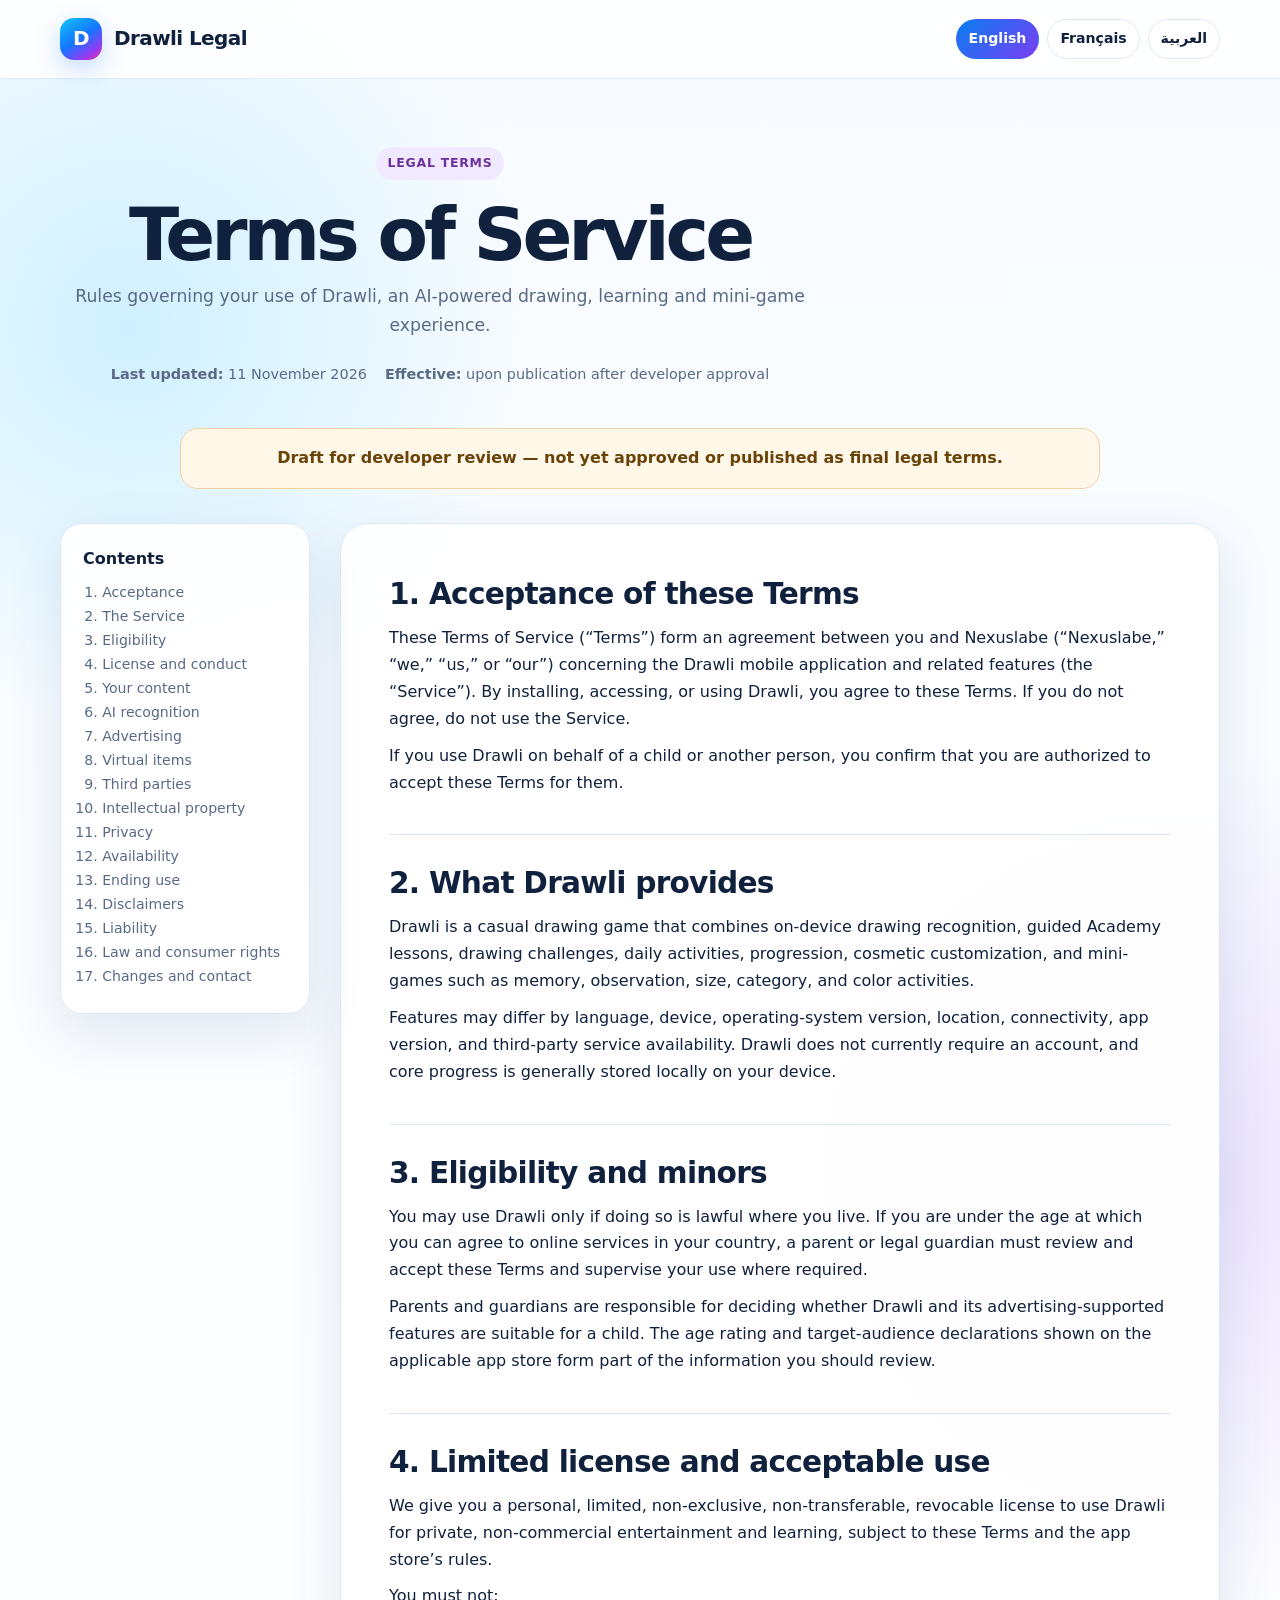
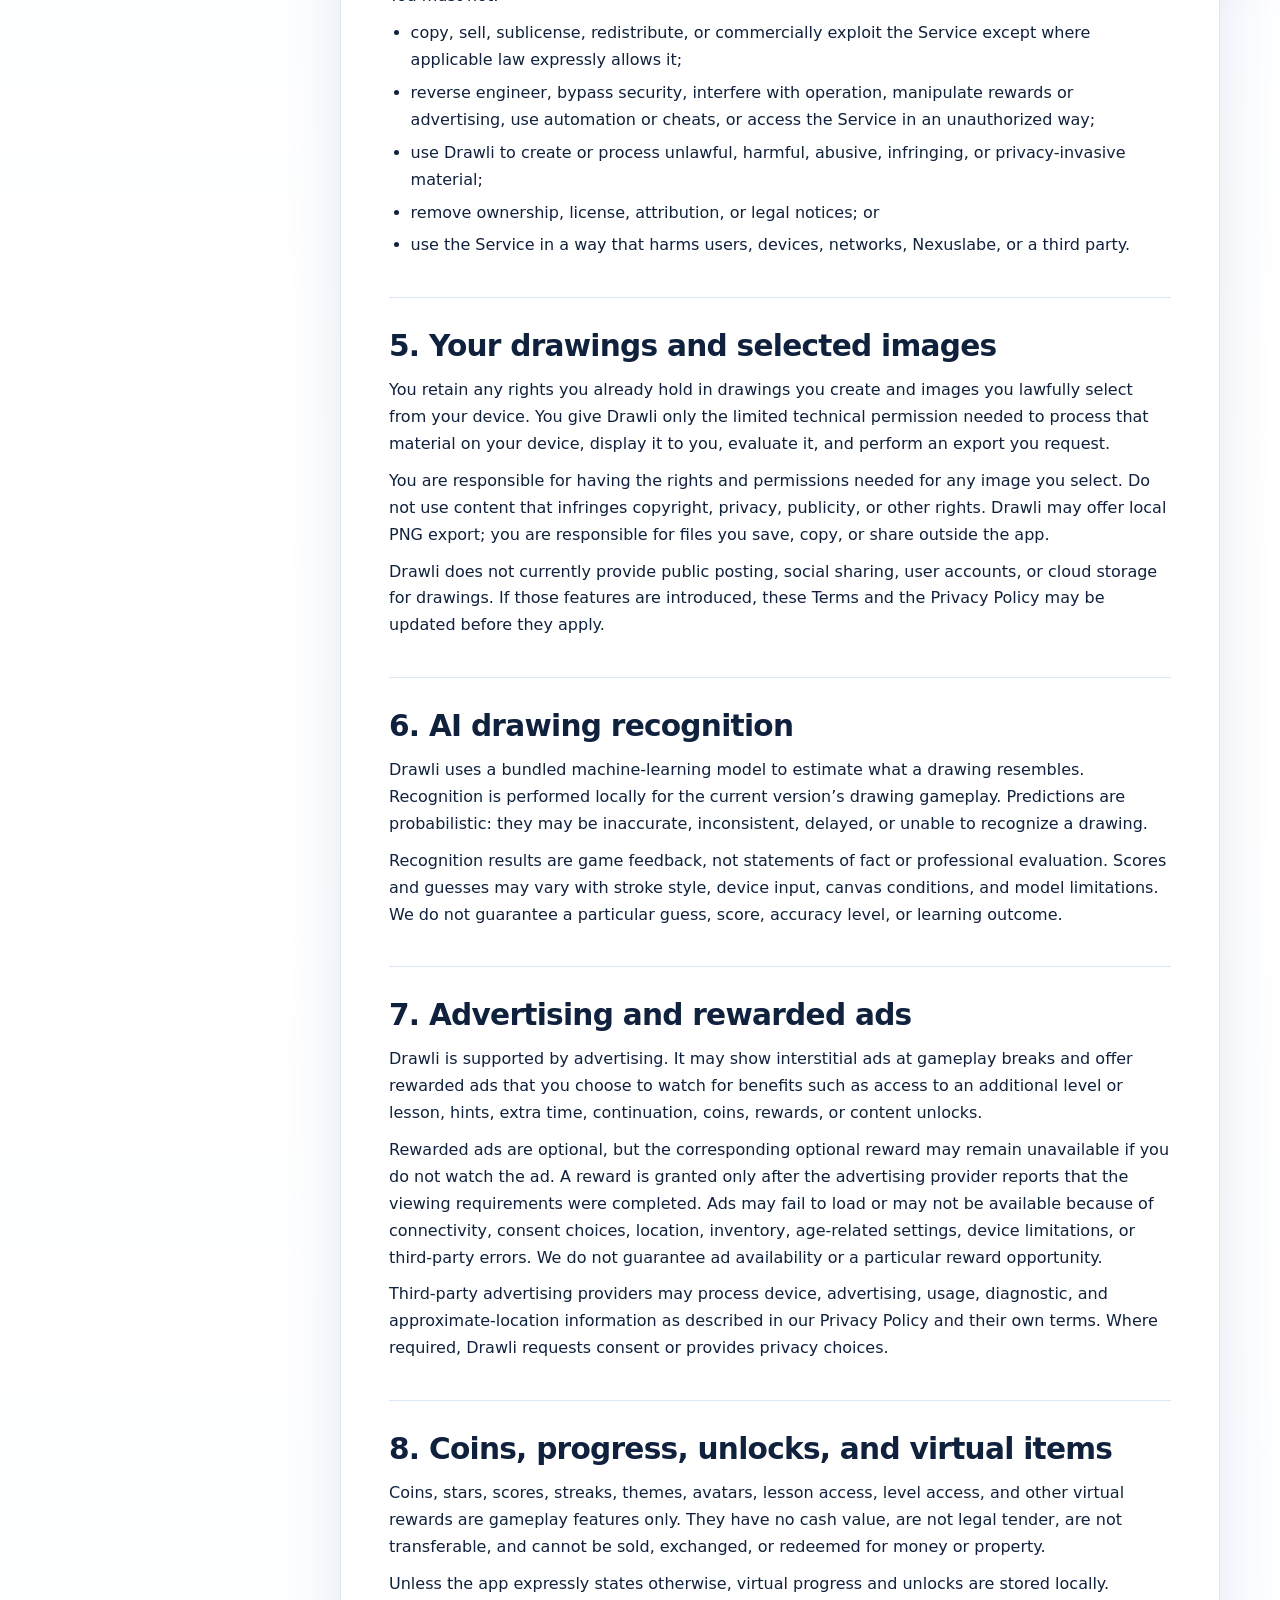
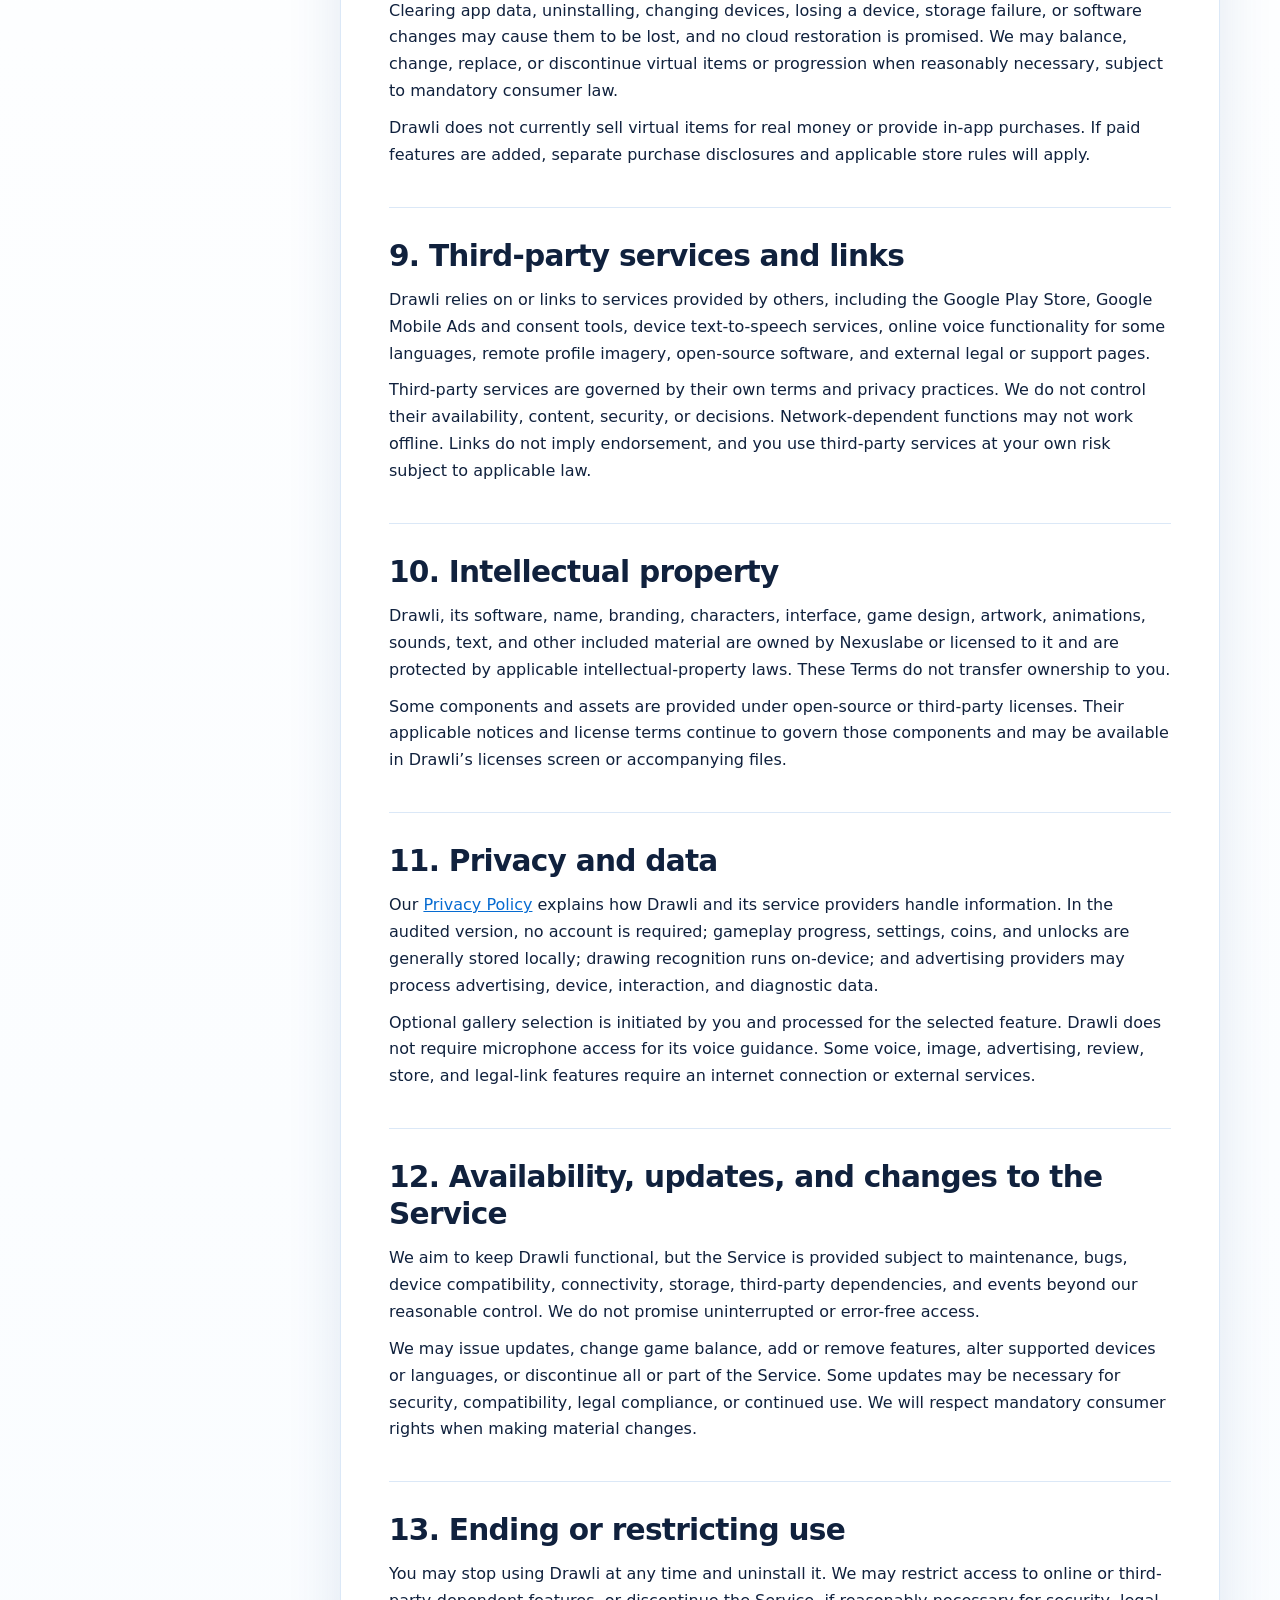
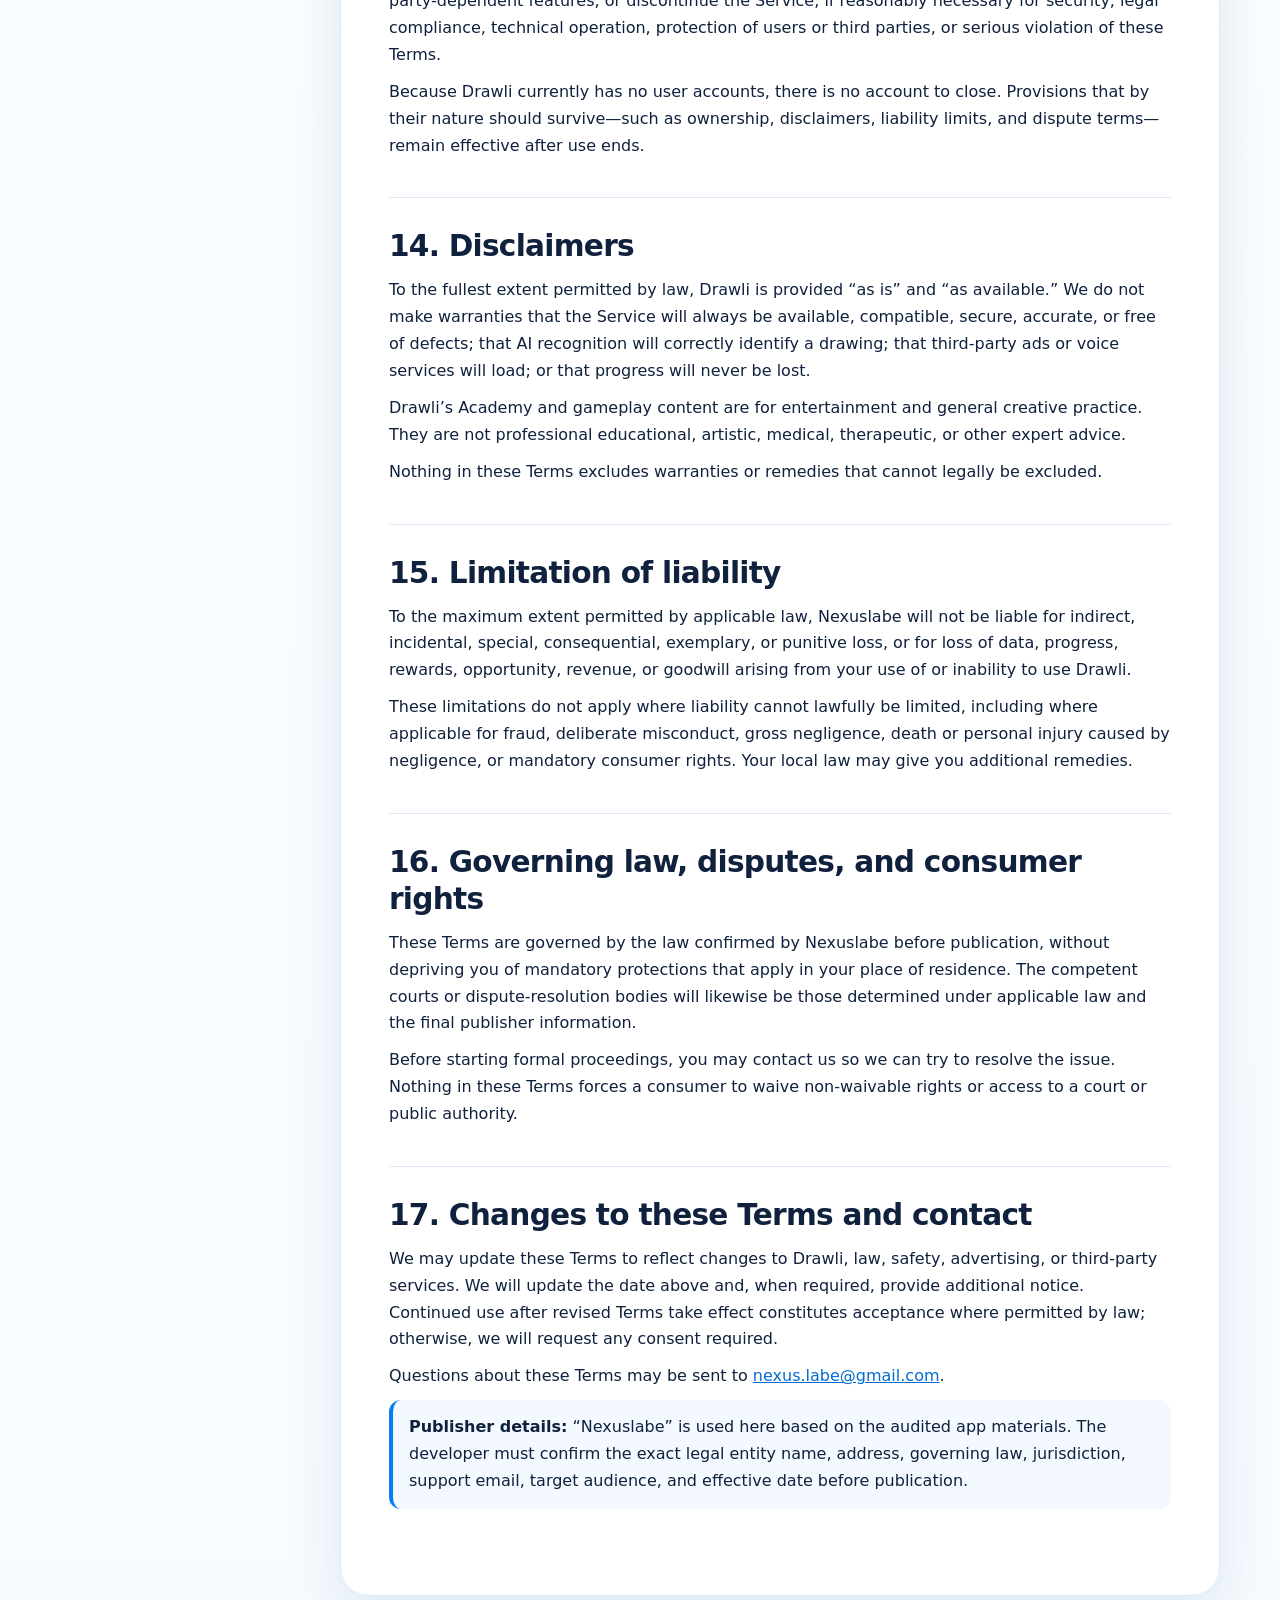
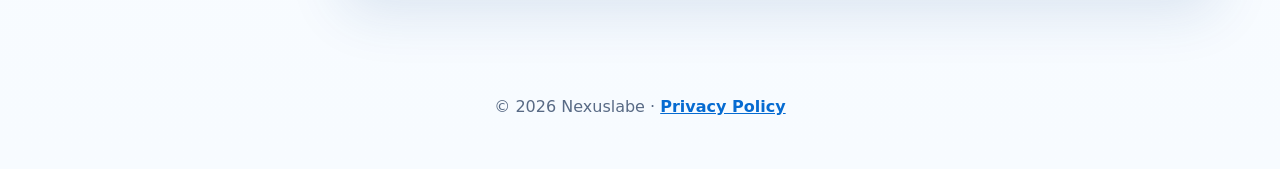
==== terms/index.html @ 0cee1b6f "Add files via upload" ====
<!doctype html>
<html lang="en">
<head>
  <meta charset="utf-8">
  <meta name="viewport" content="width=device-width, initial-scale=1">
  <meta name="description" content="Terms of Service for Drawli, the AI drawing game by Nexuslabe.">
  <title>Terms of Service — Drawli</title>
  <link rel="stylesheet" href="style.css">
</head>
<body>
  <header class="site-header"><div class="header-inner">
    <a class="brand" href="./"><span class="brand-mark" aria-hidden="true">D</span><span>Drawli Legal</span></a>
    <nav class="language-nav" aria-label="Language"><a href="./" aria-current="page">English</a><a href="fr/">Français</a><a href="ar/" lang="ar" dir="rtl">العربية</a></nav>
  </div></header>
  <main>
    <div class="hero header-inner"><div><span class="eyebrow">Legal terms</span><h1>Terms of Service</h1><p>Rules governing your use of Drawli, an AI-powered drawing, learning and mini-game experience.</p><div class="dates"><span><strong>Last updated:</strong> 11 November 2026</span><span><strong>Effective:</strong> upon publication after developer approval</span></div></div></div>
    <div class="draft-banner">Draft for developer review — not yet approved or published as final legal terms.</div>
    <div class="page-shell">
      <nav class="toc" aria-label="Contents"><strong>Contents</strong><ol>
        <li><a href="#acceptance">Acceptance</a></li><li><a href="#service">The Service</a></li><li><a href="#eligibility">Eligibility</a></li><li><a href="#license">License and conduct</a></li><li><a href="#content">Your content</a></li><li><a href="#ai">AI recognition</a></li><li><a href="#ads">Advertising</a></li><li><a href="#rewards">Virtual items</a></li><li><a href="#third-parties">Third parties</a></li><li><a href="#ip">Intellectual property</a></li><li><a href="#privacy">Privacy</a></li><li><a href="#availability">Availability</a></li><li><a href="#ending">Ending use</a></li><li><a href="#disclaimers">Disclaimers</a></li><li><a href="#liability">Liability</a></li><li><a href="#law">Law and consumer rights</a></li><li><a href="#changes">Changes and contact</a></li>
      </ol></nav>
      <article class="terms">
        <section id="acceptance"><h2>1. Acceptance of these Terms</h2><p>These Terms of Service (“Terms”) form an agreement between you and Nexuslabe (“Nexuslabe,” “we,” “us,” or “our”) concerning the Drawli mobile application and related features (the “Service”). By installing, accessing, or using Drawli, you agree to these Terms. If you do not agree, do not use the Service.</p><p>If you use Drawli on behalf of a child or another person, you confirm that you are authorized to accept these Terms for them.</p></section>

        <section id="service"><h2>2. What Drawli provides</h2><p>Drawli is a casual drawing game that combines on-device drawing recognition, guided Academy lessons, drawing challenges, daily activities, progression, cosmetic customization, and mini-games such as memory, observation, size, category, and color activities.</p><p>Features may differ by language, device, operating-system version, location, connectivity, app version, and third-party service availability. Drawli does not currently require an account, and core progress is generally stored locally on your device.</p></section>

        <section id="eligibility"><h2>3. Eligibility and minors</h2><p>You may use Drawli only if doing so is lawful where you live. If you are under the age at which you can agree to online services in your country, a parent or legal guardian must review and accept these Terms and supervise your use where required.</p><p>Parents and guardians are responsible for deciding whether Drawli and its advertising-supported features are suitable for a child. The age rating and target-audience declarations shown on the applicable app store form part of the information you should review.</p></section>

        <section id="license"><h2>4. Limited license and acceptable use</h2><p>We give you a personal, limited, non-exclusive, non-transferable, revocable license to use Drawli for private, non-commercial entertainment and learning, subject to these Terms and the app store’s rules.</p><p>You must not:</p><ul><li>copy, sell, sublicense, redistribute, or commercially exploit the Service except where applicable law expressly allows it;</li><li>reverse engineer, bypass security, interfere with operation, manipulate rewards or advertising, use automation or cheats, or access the Service in an unauthorized way;</li><li>use Drawli to create or process unlawful, harmful, abusive, infringing, or privacy-invasive material;</li><li>remove ownership, license, attribution, or legal notices; or</li><li>use the Service in a way that harms users, devices, networks, Nexuslabe, or a third party.</li></ul></section>

        <section id="content"><h2>5. Your drawings and selected images</h2><p>You retain any rights you already hold in drawings you create and images you lawfully select from your device. You give Drawli only the limited technical permission needed to process that material on your device, display it to you, evaluate it, and perform an export you request.</p><p>You are responsible for having the rights and permissions needed for any image you select. Do not use content that infringes copyright, privacy, publicity, or other rights. Drawli may offer local PNG export; you are responsible for files you save, copy, or share outside the app.</p><p>Drawli does not currently provide public posting, social sharing, user accounts, or cloud storage for drawings. If those features are introduced, these Terms and the Privacy Policy may be updated before they apply.</p></section>

        <section id="ai"><h2>6. AI drawing recognition</h2><p>Drawli uses a bundled machine-learning model to estimate what a drawing resembles. Recognition is performed locally for the current version’s drawing gameplay. Predictions are probabilistic: they may be inaccurate, inconsistent, delayed, or unable to recognize a drawing.</p><p>Recognition results are game feedback, not statements of fact or professional evaluation. Scores and guesses may vary with stroke style, device input, canvas conditions, and model limitations. We do not guarantee a particular guess, score, accuracy level, or learning outcome.</p></section>

        <section id="ads"><h2>7. Advertising and rewarded ads</h2><p>Drawli is supported by advertising. It may show interstitial ads at gameplay breaks and offer rewarded ads that you choose to watch for benefits such as access to an additional level or lesson, hints, extra time, continuation, coins, rewards, or content unlocks.</p><p>Rewarded ads are optional, but the corresponding optional reward may remain unavailable if you do not watch the ad. A reward is granted only after the advertising provider reports that the viewing requirements were completed. Ads may fail to load or may not be available because of connectivity, consent choices, location, inventory, age-related settings, device limitations, or third-party errors. We do not guarantee ad availability or a particular reward opportunity.</p><p>Third-party advertising providers may process device, advertising, usage, diagnostic, and approximate-location information as described in our Privacy Policy and their own terms. Where required, Drawli requests consent or provides privacy choices.</p></section>

        <section id="rewards"><h2>8. Coins, progress, unlocks, and virtual items</h2><p>Coins, stars, scores, streaks, themes, avatars, lesson access, level access, and other virtual rewards are gameplay features only. They have no cash value, are not legal tender, are not transferable, and cannot be sold, exchanged, or redeemed for money or property.</p><p>Unless the app expressly states otherwise, virtual progress and unlocks are stored locally. Clearing app data, uninstalling, changing devices, losing a device, storage failure, or software changes may cause them to be lost, and no cloud restoration is promised. We may balance, change, replace, or discontinue virtual items or progression when reasonably necessary, subject to mandatory consumer law.</p><p>Drawli does not currently sell virtual items for real money or provide in-app purchases. If paid features are added, separate purchase disclosures and applicable store rules will apply.</p></section>

        <section id="third-parties"><h2>9. Third-party services and links</h2><p>Drawli relies on or links to services provided by others, including the Google Play Store, Google Mobile Ads and consent tools, device text-to-speech services, online voice functionality for some languages, remote profile imagery, open-source software, and external legal or support pages.</p><p>Third-party services are governed by their own terms and privacy practices. We do not control their availability, content, security, or decisions. Network-dependent functions may not work offline. Links do not imply endorsement, and you use third-party services at your own risk subject to applicable law.</p></section>

        <section id="ip"><h2>10. Intellectual property</h2><p>Drawli, its software, name, branding, characters, interface, game design, artwork, animations, sounds, text, and other included material are owned by Nexuslabe or licensed to it and are protected by applicable intellectual-property laws. These Terms do not transfer ownership to you.</p><p>Some components and assets are provided under open-source or third-party licenses. Their applicable notices and license terms continue to govern those components and may be available in Drawli’s licenses screen or accompanying files.</p></section>

        <section id="privacy"><h2>11. Privacy and data</h2><p>Our <a href="https://nexuslabe-debug.github.io/drawli-privacy/" rel="noopener">Privacy Policy</a> explains how Drawli and its service providers handle information. In the audited version, no account is required; gameplay progress, settings, coins, and unlocks are generally stored locally; drawing recognition runs on-device; and advertising providers may process advertising, device, interaction, and diagnostic data.</p><p>Optional gallery selection is initiated by you and processed for the selected feature. Drawli does not require microphone access for its voice guidance. Some voice, image, advertising, review, store, and legal-link features require an internet connection or external services.</p></section>

        <section id="availability"><h2>12. Availability, updates, and changes to the Service</h2><p>We aim to keep Drawli functional, but the Service is provided subject to maintenance, bugs, device compatibility, connectivity, storage, third-party dependencies, and events beyond our reasonable control. We do not promise uninterrupted or error-free access.</p><p>We may issue updates, change game balance, add or remove features, alter supported devices or languages, or discontinue all or part of the Service. Some updates may be necessary for security, compatibility, legal compliance, or continued use. We will respect mandatory consumer rights when making material changes.</p></section>

        <section id="ending"><h2>13. Ending or restricting use</h2><p>You may stop using Drawli at any time and uninstall it. We may restrict access to online or third-party-dependent features, or discontinue the Service, if reasonably necessary for security, legal compliance, technical operation, protection of users or third parties, or serious violation of these Terms.</p><p>Because Drawli currently has no user accounts, there is no account to close. Provisions that by their nature should survive—such as ownership, disclaimers, liability limits, and dispute terms—remain effective after use ends.</p></section>

        <section id="disclaimers"><h2>14. Disclaimers</h2><p>To the fullest extent permitted by law, Drawli is provided “as is” and “as available.” We do not make warranties that the Service will always be available, compatible, secure, accurate, or free of defects; that AI recognition will correctly identify a drawing; that third-party ads or voice services will load; or that progress will never be lost.</p><p>Drawli’s Academy and gameplay content are for entertainment and general creative practice. They are not professional educational, artistic, medical, therapeutic, or other expert advice.</p><p>Nothing in these Terms excludes warranties or remedies that cannot legally be excluded.</p></section>

        <section id="liability"><h2>15. Limitation of liability</h2><p>To the maximum extent permitted by applicable law, Nexuslabe will not be liable for indirect, incidental, special, consequential, exemplary, or punitive loss, or for loss of data, progress, rewards, opportunity, revenue, or goodwill arising from your use of or inability to use Drawli.</p><p>These limitations do not apply where liability cannot lawfully be limited, including where applicable for fraud, deliberate misconduct, gross negligence, death or personal injury caused by negligence, or mandatory consumer rights. Your local law may give you additional remedies.</p></section>

        <section id="law"><h2>16. Governing law, disputes, and consumer rights</h2><p>These Terms are governed by the law confirmed by Nexuslabe before publication, without depriving you of mandatory protections that apply in your place of residence. The competent courts or dispute-resolution bodies will likewise be those determined under applicable law and the final publisher information.</p><p>Before starting formal proceedings, you may contact us so we can try to resolve the issue. Nothing in these Terms forces a consumer to waive non-waivable rights or access to a court or public authority.</p></section>

        <section id="changes"><h2>17. Changes to these Terms and contact</h2><p>We may update these Terms to reflect changes to Drawli, law, safety, advertising, or third-party services. We will update the date above and, when required, provide additional notice. Continued use after revised Terms take effect constitutes acceptance where permitted by law; otherwise, we will request any consent required.</p><p>Questions about these Terms may be sent to <a href="mailto:nexus.labe@gmail.com">nexus.labe@gmail.com</a>.</p><p class="note"><strong>Publisher details:</strong> “Nexuslabe” is used here based on the audited app materials. The developer must confirm the exact legal entity name, address, governing law, jurisdiction, support email, target audience, and effective date before publication.</p></section>
      </article>
    </div>
  </main>
  <footer class="site-footer"><div class="footer-inner">© 2026 Nexuslabe · <a href="https://nexuslabe-debug.github.io/drawli-privacy/">Privacy Policy</a></div></footer>
</body>
</html>
---- terms/style.css ----
:root {
  color-scheme: light;
  --ink: #10213d;
  --muted: #586a85;
  --blue: #087df1;
  --purple: #7a3ff2;
  --pink: #ed2b9a;
  --line: #dbe8f7;
  --soft: #f3f9ff;
  --surface: rgba(255, 255, 255, 0.94);
  --shadow: 0 18px 55px rgba(22, 74, 137, 0.12);
}

* { box-sizing: border-box; }

html { scroll-behavior: smooth; }

body {
  margin: 0;
  min-width: 280px;
  color: var(--ink);
  background:
    radial-gradient(circle at 10% 5%, rgba(19, 187, 255, 0.18), transparent 25rem),
    radial-gradient(circle at 92% 18%, rgba(134, 65, 242, 0.14), transparent 28rem),
    linear-gradient(180deg, #f7fbff 0%, #ffffff 32%, #f7fbff 100%);
  font-family: Inter, ui-sans-serif, system-ui, -apple-system, BlinkMacSystemFont, "Segoe UI", sans-serif;
  line-height: 1.68;
}

a { color: #066bd1; }
a:hover { color: var(--purple); }

.site-header {
  border-bottom: 1px solid rgba(219, 232, 247, 0.9);
  background: rgba(255, 255, 255, 0.86);
  backdrop-filter: blur(16px);
}

.header-inner, .page-shell, .footer-inner {
  width: min(1160px, calc(100% - 32px));
  margin-inline: auto;
}

.header-inner {
  display: flex;
  align-items: center;
  justify-content: space-between;
  gap: 20px;
  padding: 18px 0;
}

.brand {
  display: flex;
  align-items: center;
  gap: 12px;
  color: var(--ink);
  text-decoration: none;
  font-weight: 900;
  font-size: 1.25rem;
  letter-spacing: -0.03em;
}

.brand-mark {
  display: grid;
  place-items: center;
  width: 42px;
  height: 42px;
  border-radius: 14px;
  color: white;
  background: linear-gradient(145deg, #11c6f8, #1476ff 48%, #8f3cf5 78%, #f32d9a);
  box-shadow: 0 8px 24px rgba(26, 120, 242, 0.26);
}

.language-nav { display: flex; flex-wrap: wrap; gap: 8px; }
.language-nav a {
  padding: 7px 12px;
  border: 1px solid var(--line);
  border-radius: 999px;
  background: white;
  color: var(--ink);
  text-decoration: none;
  font-size: 0.88rem;
  font-weight: 750;
}
.language-nav a[aria-current="page"] {
  color: white;
  border-color: transparent;
  background: linear-gradient(135deg, var(--blue), var(--purple));
}

.hero { padding: 68px 0 42px; text-align: center; }
.eyebrow {
  display: inline-flex;
  padding: 6px 12px;
  border-radius: 999px;
  color: #6a329d;
  background: #f1e9ff;
  font-size: 0.78rem;
  font-weight: 850;
  letter-spacing: 0.06em;
  text-transform: uppercase;
}
.hero h1 {
  margin: 17px auto 10px;
  max-width: 820px;
  font-size: clamp(2.25rem, 7vw, 4.6rem);
  line-height: 1.02;
  letter-spacing: -0.055em;
}
.hero p { margin: 0 auto; max-width: 760px; color: var(--muted); font-size: 1.08rem; }
.dates { display: flex; justify-content: center; flex-wrap: wrap; gap: 8px 18px; margin-top: 22px; color: var(--muted); font-size: 0.9rem; }

.draft-banner {
  margin: 0 auto 34px;
  max-width: 920px;
  padding: 16px 18px;
  border: 1px solid #f0d3a1;
  border-radius: 18px;
  color: #69430a;
  background: #fff8e9;
  text-align: center;
  font-weight: 650;
}

.page-shell { display: grid; grid-template-columns: 250px minmax(0, 1fr); gap: 30px; padding-bottom: 70px; }
.toc { position: sticky; top: 18px; align-self: start; padding: 22px; border: 1px solid var(--line); border-radius: 22px; background: var(--surface); box-shadow: var(--shadow); }
.toc strong { display: block; margin-bottom: 10px; }
.toc ol { margin: 0; padding-inline-start: 1.2rem; }
.toc li { margin: 5px 0; color: var(--muted); font-size: 0.88rem; line-height: 1.35; }
.toc a { color: inherit; text-decoration: none; }
.toc a:hover { color: var(--blue); }

.terms { min-width: 0; padding: clamp(22px, 4vw, 48px); border: 1px solid var(--line); border-radius: 28px; background: var(--surface); box-shadow: var(--shadow); }
.terms section { scroll-margin-top: 24px; padding: 4px 0 28px; }
.terms section + section { padding-top: 30px; border-top: 1px solid var(--line); }
.terms h2 { margin: 0 0 12px; font-size: clamp(1.35rem, 3vw, 1.85rem); line-height: 1.25; letter-spacing: -0.025em; }
.terms h3 { margin: 22px 0 8px; font-size: 1.08rem; }
.terms p { margin: 10px 0; }
.terms ul { margin: 10px 0; padding-inline-start: 1.35rem; }
.terms li { margin: 6px 0; }
.note { padding: 14px 16px; border-inline-start: 4px solid var(--blue); border-radius: 12px; background: var(--soft); }

.site-footer { padding: 28px 0 48px; color: var(--muted); text-align: center; }
.site-footer a { font-weight: 700; }

[dir="rtl"] body { font-family: Tahoma, Arial, "Segoe UI", sans-serif; }
[dir="rtl"] .terms, [dir="rtl"] .toc { text-align: right; }

@media (max-width: 840px) {
  .header-inner { align-items: flex-start; flex-direction: column; }
  .hero { padding-top: 48px; }
  .page-shell { grid-template-columns: 1fr; }
  .toc { position: static; }
}

@media (max-width: 520px) {
  .header-inner, .page-shell, .footer-inner { width: min(100% - 20px, 1160px); }
  .terms { padding: 22px 18px; border-radius: 22px; }
  .language-nav a { padding: 6px 10px; }
}

@media print {
  body { background: white; }
  .site-header, .toc, .draft-banner { display: none; }
  .page-shell { display: block; width: 100%; }
  .terms { border: 0; box-shadow: none; padding: 0; }
}
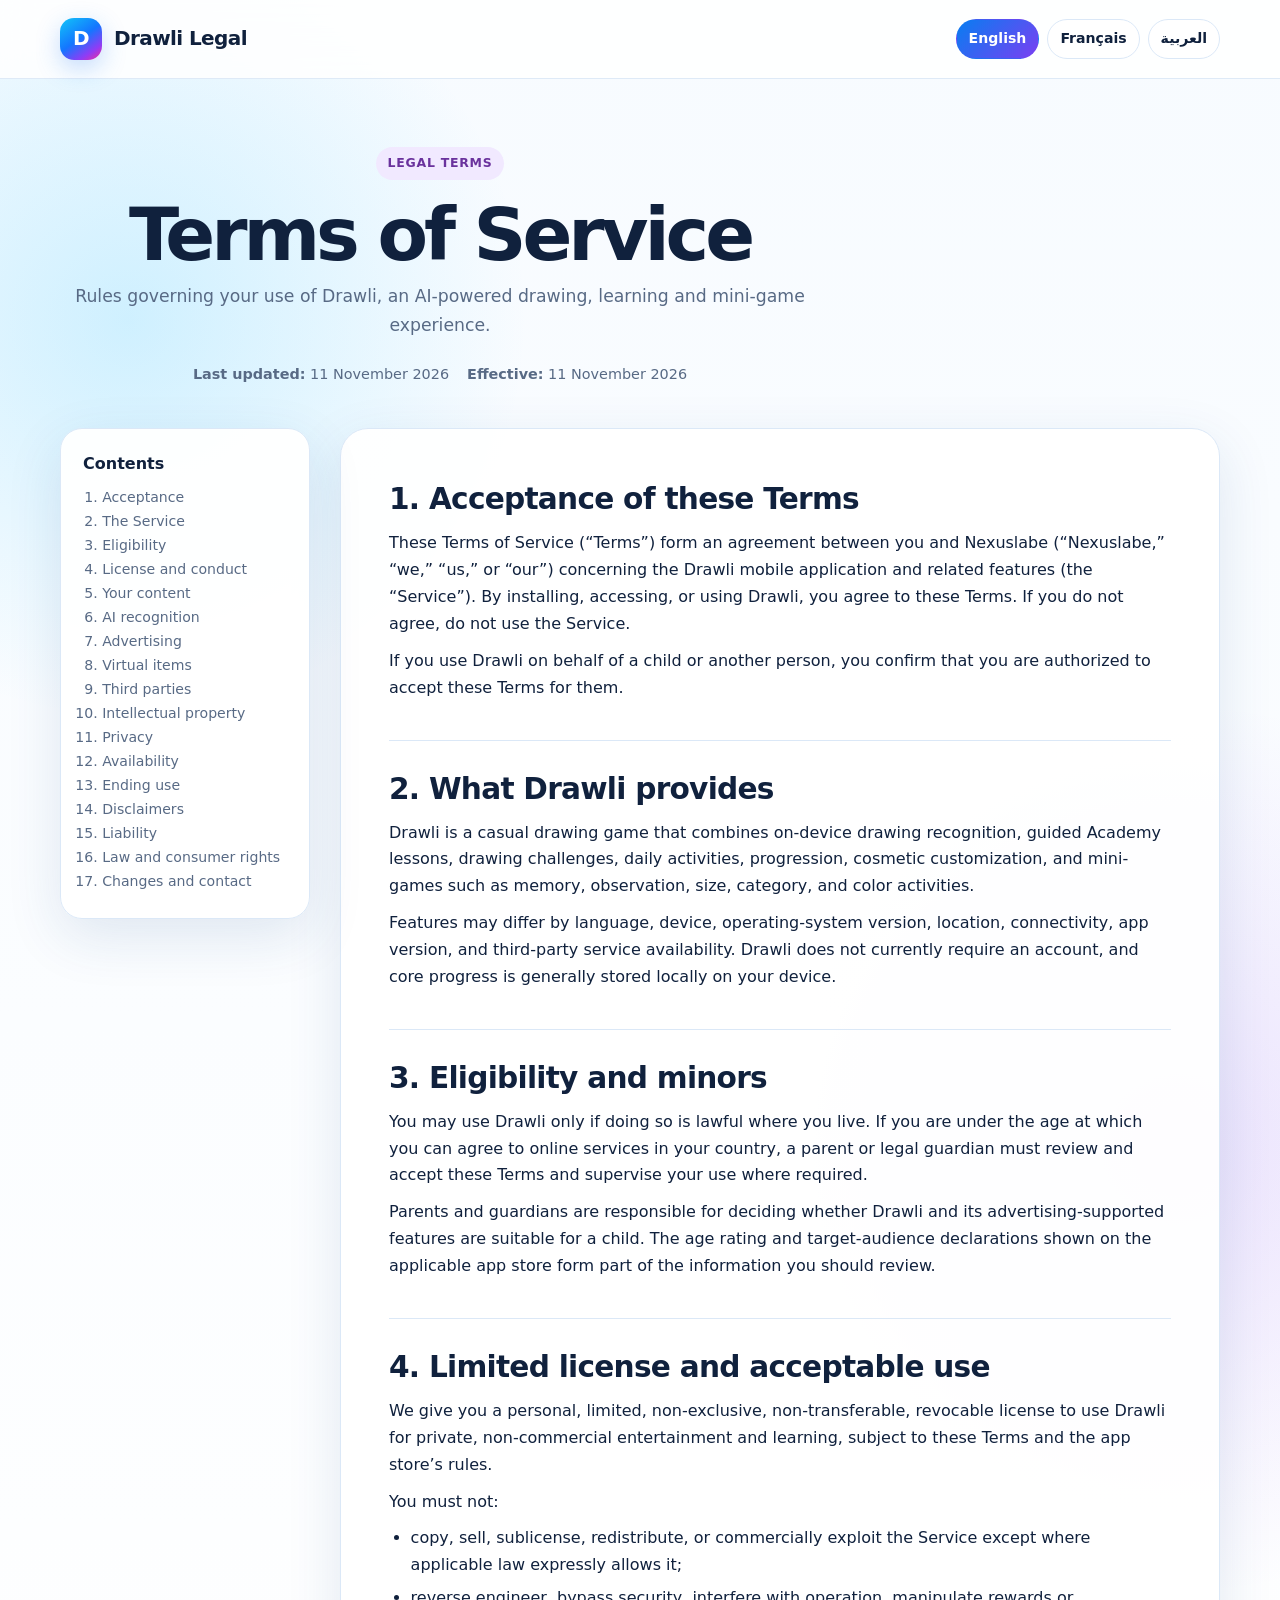
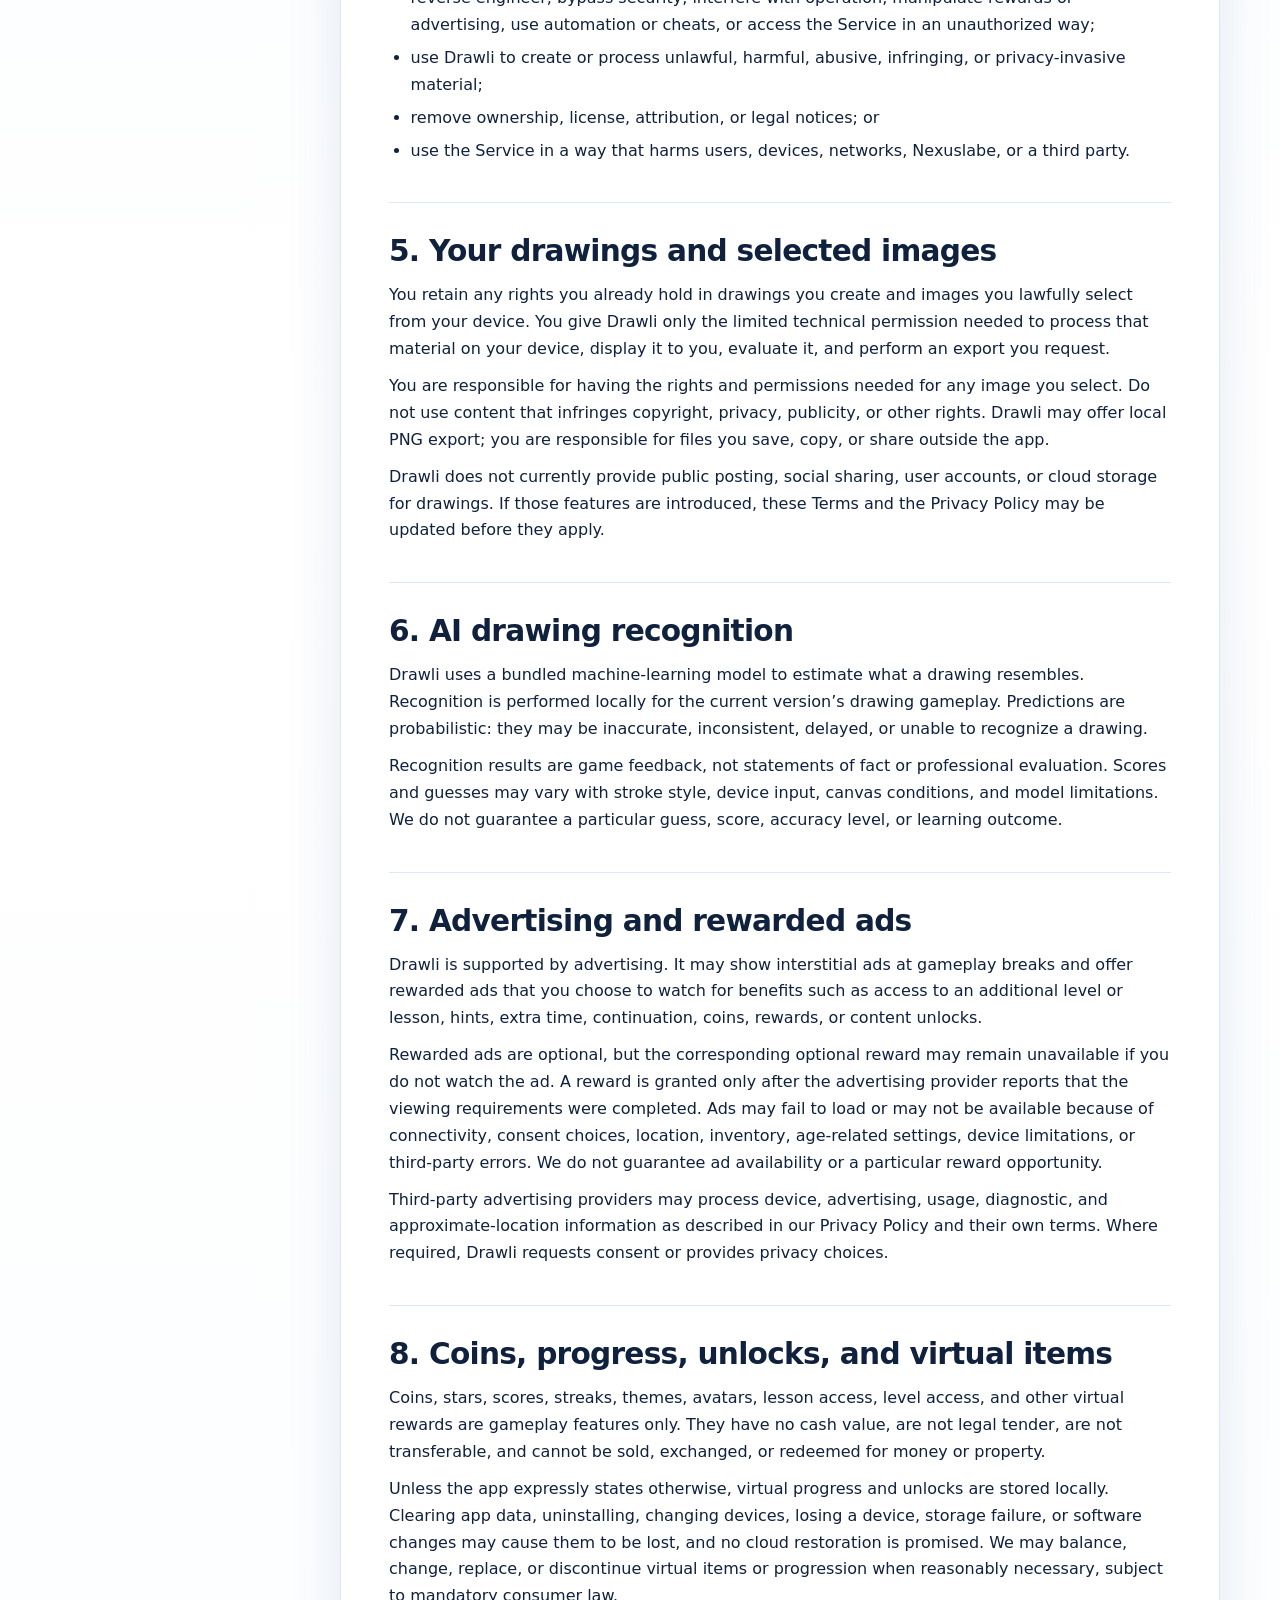
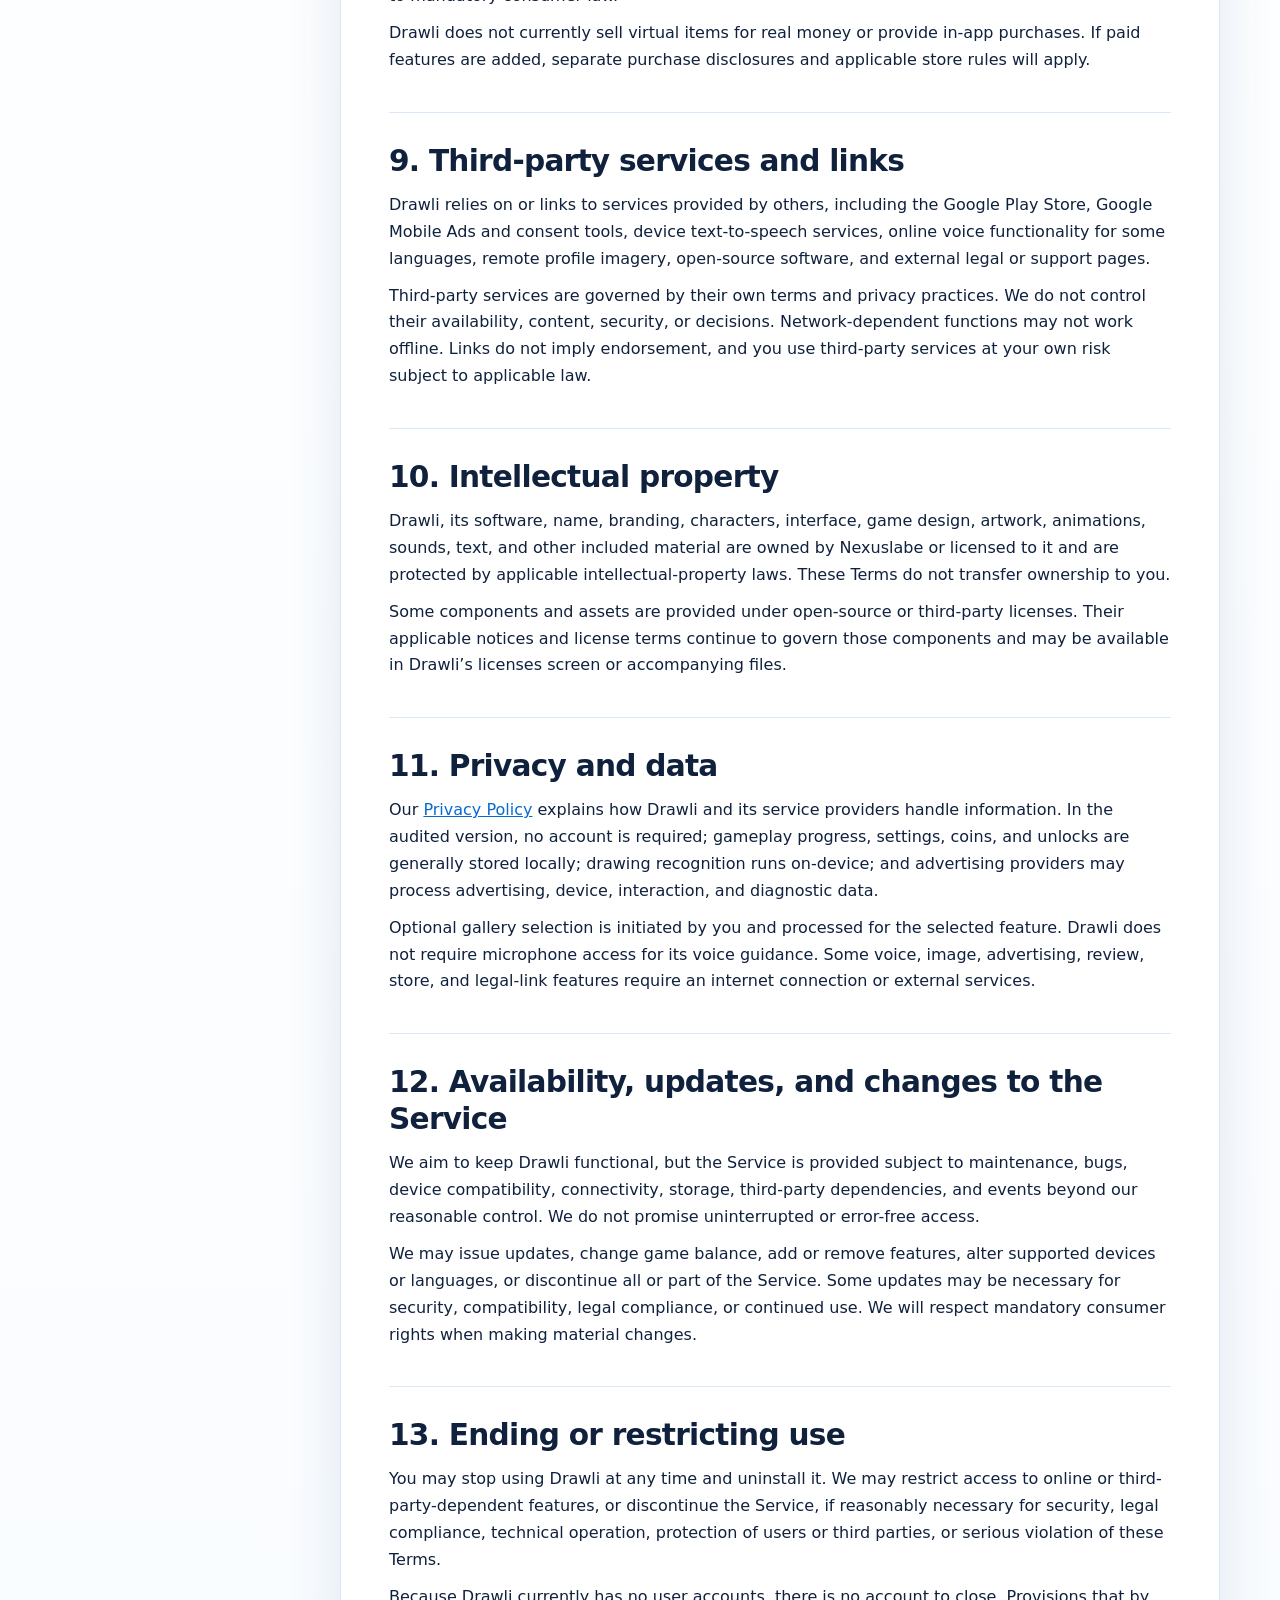
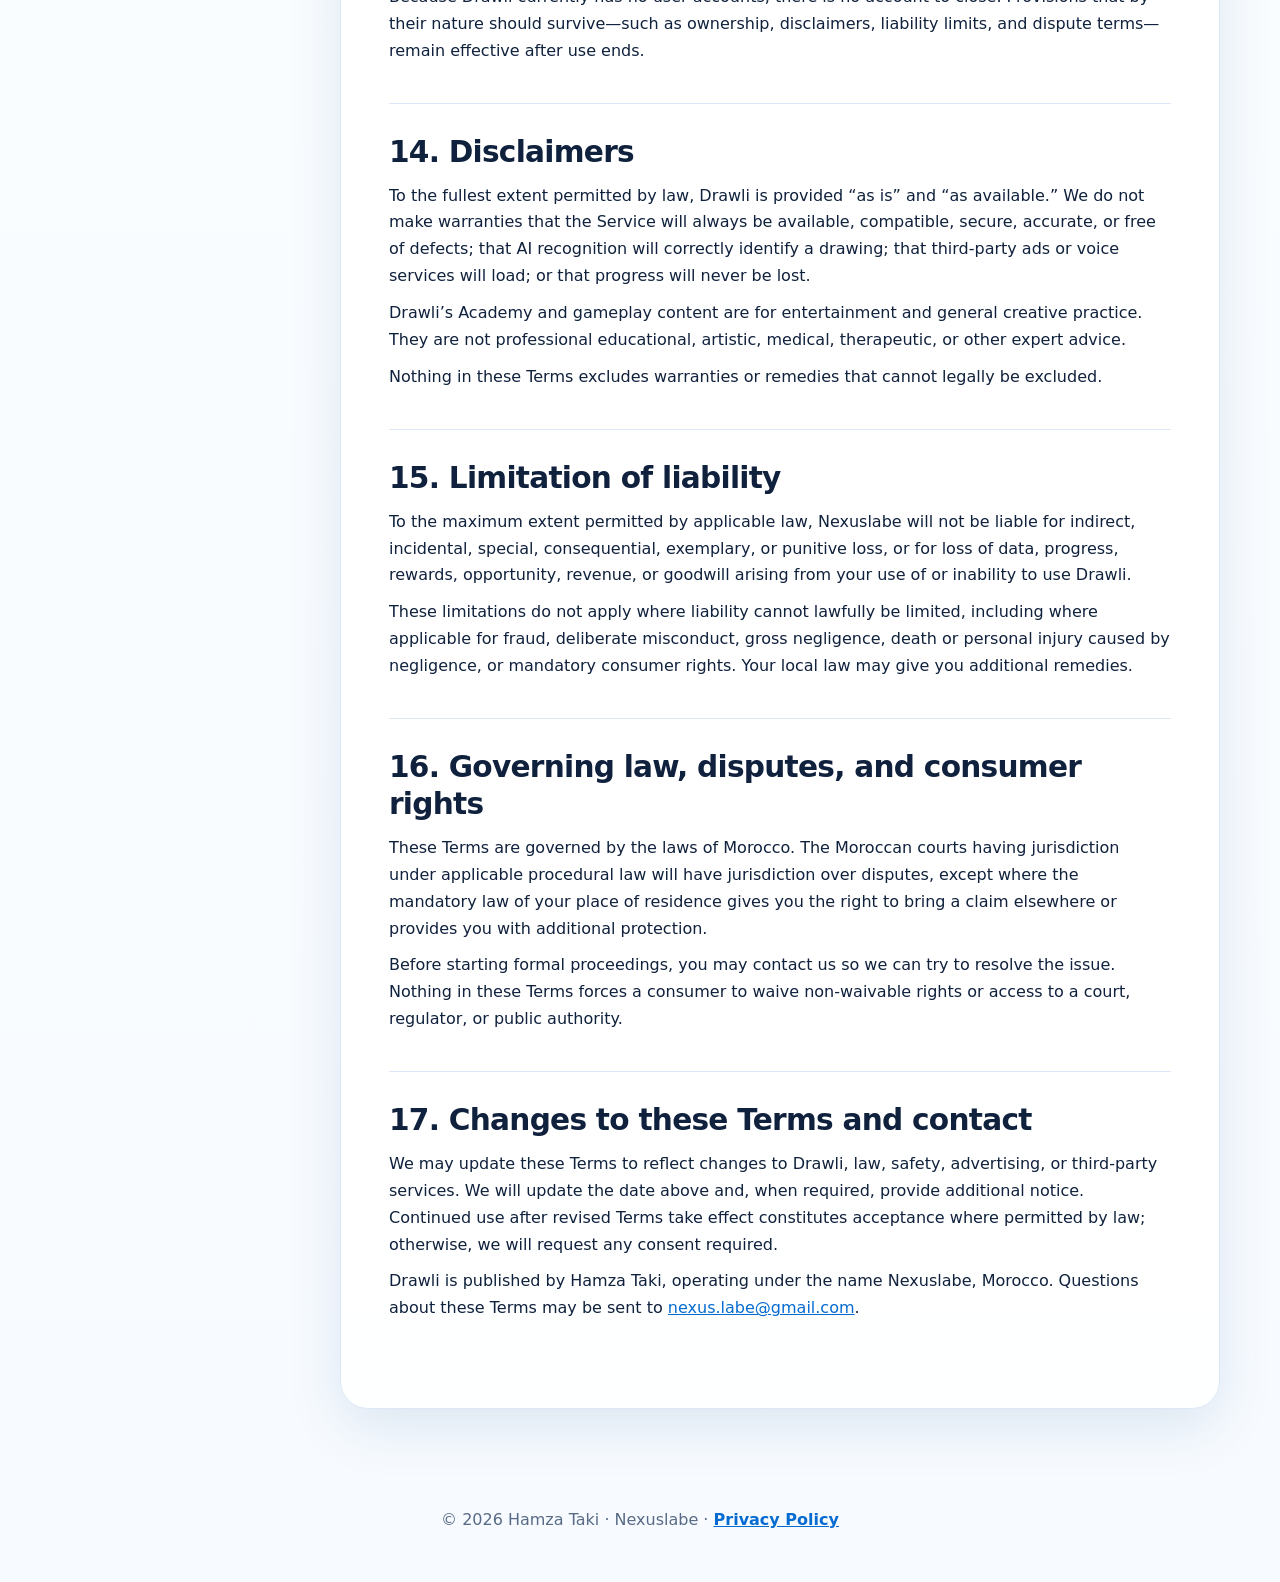
==== commit e7dd4e8d: "Add files via upload" ====
--- a/terms/index.html
+++ b/terms/index.html
@@ -13,8 +13,7 @@
     <nav class="language-nav" aria-label="Language"><a href="./" aria-current="page">English</a><a href="fr/">Français</a><a href="ar/" lang="ar" dir="rtl">العربية</a></nav>
   </div></header>
   <main>
-    <div class="hero header-inner"><div><span class="eyebrow">Legal terms</span><h1>Terms of Service</h1><p>Rules governing your use of Drawli, an AI-powered drawing, learning and mini-game experience.</p><div class="dates"><span><strong>Last updated:</strong> 11 November 2026</span><span><strong>Effective:</strong> upon publication after developer approval</span></div></div></div>
-    <div class="draft-banner">Draft for developer review — not yet approved or published as final legal terms.</div>
+    <div class="hero header-inner"><div><span class="eyebrow">Legal terms</span><h1>Terms of Service</h1><p>Rules governing your use of Drawli, an AI-powered drawing, learning and mini-game experience.</p><div class="dates"><span><strong>Last updated:</strong> 11 November 2026</span><span><strong>Effective:</strong> 11 November 2026</span></div></div></div>
     <div class="page-shell">
       <nav class="toc" aria-label="Contents"><strong>Contents</strong><ol>
         <li><a href="#acceptance">Acceptance</a></li><li><a href="#service">The Service</a></li><li><a href="#eligibility">Eligibility</a></li><li><a href="#license">License and conduct</a></li><li><a href="#content">Your content</a></li><li><a href="#ai">AI recognition</a></li><li><a href="#ads">Advertising</a></li><li><a href="#rewards">Virtual items</a></li><li><a href="#third-parties">Third parties</a></li><li><a href="#ip">Intellectual property</a></li><li><a href="#privacy">Privacy</a></li><li><a href="#availability">Availability</a></li><li><a href="#ending">Ending use</a></li><li><a href="#disclaimers">Disclaimers</a></li><li><a href="#liability">Liability</a></li><li><a href="#law">Law and consumer rights</a></li><li><a href="#changes">Changes and contact</a></li>
@@ -50,12 +49,12 @@
 
         <section id="liability"><h2>15. Limitation of liability</h2><p>To the maximum extent permitted by applicable law, Nexuslabe will not be liable for indirect, incidental, special, consequential, exemplary, or punitive loss, or for loss of data, progress, rewards, opportunity, revenue, or goodwill arising from your use of or inability to use Drawli.</p><p>These limitations do not apply where liability cannot lawfully be limited, including where applicable for fraud, deliberate misconduct, gross negligence, death or personal injury caused by negligence, or mandatory consumer rights. Your local law may give you additional remedies.</p></section>
 
-        <section id="law"><h2>16. Governing law, disputes, and consumer rights</h2><p>These Terms are governed by the law confirmed by Nexuslabe before publication, without depriving you of mandatory protections that apply in your place of residence. The competent courts or dispute-resolution bodies will likewise be those determined under applicable law and the final publisher information.</p><p>Before starting formal proceedings, you may contact us so we can try to resolve the issue. Nothing in these Terms forces a consumer to waive non-waivable rights or access to a court or public authority.</p></section>
+        <section id="law"><h2>16. Governing law, disputes, and consumer rights</h2><p>These Terms are governed by the laws of Morocco. The Moroccan courts having jurisdiction under applicable procedural law will have jurisdiction over disputes, except where the mandatory law of your place of residence gives you the right to bring a claim elsewhere or provides you with additional protection.</p><p>Before starting formal proceedings, you may contact us so we can try to resolve the issue. Nothing in these Terms forces a consumer to waive non-waivable rights or access to a court, regulator, or public authority.</p></section>
 
-        <section id="changes"><h2>17. Changes to these Terms and contact</h2><p>We may update these Terms to reflect changes to Drawli, law, safety, advertising, or third-party services. We will update the date above and, when required, provide additional notice. Continued use after revised Terms take effect constitutes acceptance where permitted by law; otherwise, we will request any consent required.</p><p>Questions about these Terms may be sent to <a href="mailto:nexus.labe@gmail.com">nexus.labe@gmail.com</a>.</p><p class="note"><strong>Publisher details:</strong> “Nexuslabe” is used here based on the audited app materials. The developer must confirm the exact legal entity name, address, governing law, jurisdiction, support email, target audience, and effective date before publication.</p></section>
+        <section id="changes"><h2>17. Changes to these Terms and contact</h2><p>We may update these Terms to reflect changes to Drawli, law, safety, advertising, or third-party services. We will update the date above and, when required, provide additional notice. Continued use after revised Terms take effect constitutes acceptance where permitted by law; otherwise, we will request any consent required.</p><p>Drawli is published by Hamza Taki, operating under the name Nexuslabe, Morocco. Questions about these Terms may be sent to <a href="mailto:nexus.labe@gmail.com">nexus.labe@gmail.com</a>.</p></section>
       </article>
     </div>
   </main>
-  <footer class="site-footer"><div class="footer-inner">© 2026 Nexuslabe · <a href="https://nexuslabe-debug.github.io/drawli-privacy/">Privacy Policy</a></div></footer>
+  <footer class="site-footer"><div class="footer-inner">© 2026 Hamza Taki · Nexuslabe · <a href="https://nexuslabe-debug.github.io/drawli-privacy/">Privacy Policy</a></div></footer>
 </body>
 </html>
